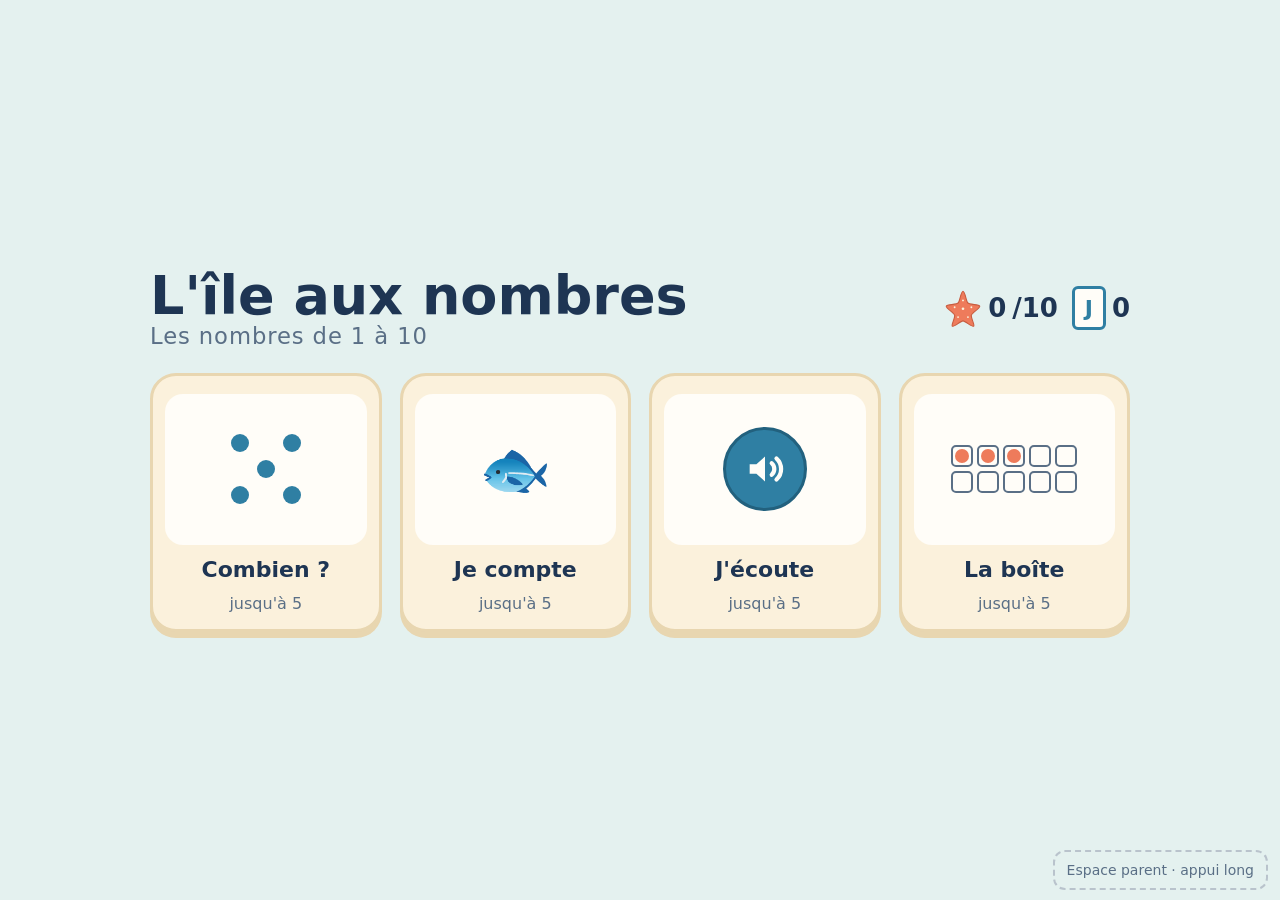
==== index.html @ 5e15a6c3 "Ajoute L'île aux nombres : quatre jeux parlés sur les nombres de 1 à 10 Pensé pour la tablette en pa" ====
<!doctype html>
<html lang="fr">
<head>
<meta charset="utf-8">
<meta http-equiv="refresh" content="0; url=nombres/">
<title>Révisions de Solal</title>
</head>
<body><p><a href="nombres/">L'île aux nombres</a></p></body>
</html>
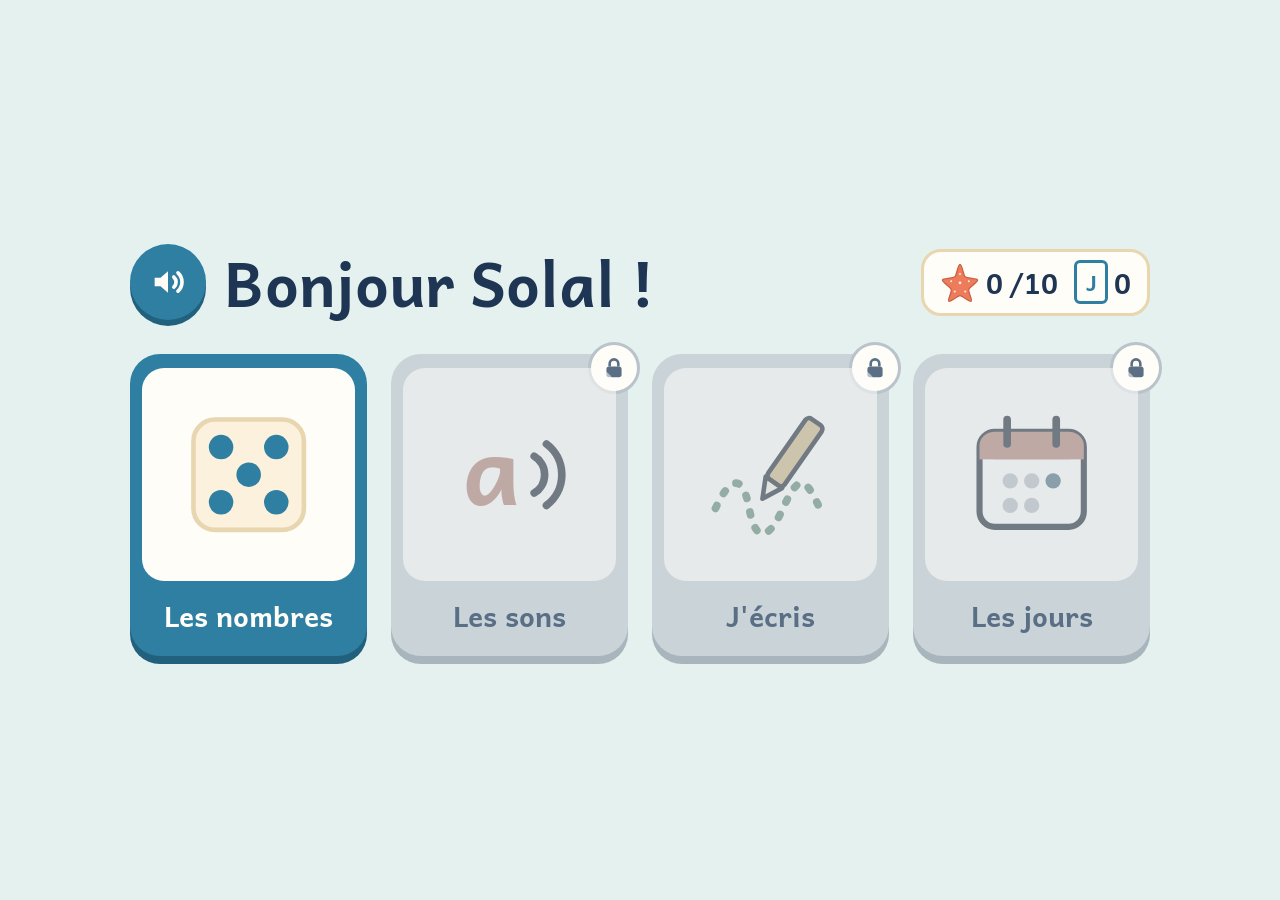
==== commit 5b0ddedf: "Ajoute la page d'accueil qui regroupe les jeux de Solal Tuiles colorées avec dessin, nom du jeu dit " ====
--- a/index.html
+++ b/index.html
@@ -2,8 +2,310 @@
 <html lang="fr">
 <head>
 <meta charset="utf-8">
-<meta http-equiv="refresh" content="0; url=nombres/">
-<title>Révisions de Solal</title>
+<meta name="viewport" content="width=device-width, initial-scale=1, maximum-scale=1, user-scalable=no, viewport-fit=cover">
+<meta name="apple-mobile-web-app-capable" content="yes">
+<meta name="mobile-web-app-capable" content="yes">
+<meta name="apple-mobile-web-app-title" content="Solal">
+<title>Les jeux de Solal</title>
+<link rel="preconnect" href="https://fonts.googleapis.com">
+<link rel="preconnect" href="https://fonts.gstatic.com" crossorigin>
+<link rel="stylesheet" href="https://fonts.googleapis.com/css2?family=Andika:wght@400;700&display=swap">
+<style>
+  :root {
+    --lagon: #E4F1EF;
+    --lagon-fonce: #CFE5E1;
+    --sable: #FBF1DC;
+    --sable-bord: #E8D6B0;
+    --encre: #1E3553;
+    --encre-douce: #5A6F86;
+    --mer: #2F7FA3;
+    --mer-fonce: #22617E;
+    --corail: #EE7B5B;
+    --corail-fonce: #C85D40;
+    --or: #F2B544;
+    --or-fonce: #C98E1E;
+    --algue: #3E9E68;
+    --algue-fonce: #2D7A4F;
+    --galet: #B9C3CC;
+    --blanc: #FFFDF8;
+    --police: "Andika", "Comic Sans MS", "Chalkboard SE", system-ui, sans-serif;
+    color-scheme: light;
+  }
+  * { box-sizing: border-box; }
+  html, body { height: 100%; }
+  body {
+    margin: 0;
+    background: var(--lagon);
+    color: var(--encre);
+    font-family: var(--police);
+    touch-action: manipulation;
+    -webkit-user-select: none;
+    user-select: none;
+    -webkit-tap-highlight-color: transparent;
+  }
+  button, a { font-family: inherit; color: inherit; touch-action: manipulation; }
+  button { border: 0; cursor: pointer; }
+  :focus-visible { outline: 4px solid var(--or); outline-offset: 3px; }
+
+  .page {
+    min-height: 100%;
+    display: flex;
+    flex-direction: column;
+    align-items: center;
+    justify-content: center;
+    gap: clamp(18px, 4vh, 34px);
+    padding-inline: max(16px, env(safe-area-inset-left, 0px));
+    padding-block: calc(16px + env(safe-area-inset-top, 0px)) calc(16px + env(safe-area-inset-bottom, 0px));
+  }
+
+  .haut {
+    width: min(100%, 1020px);
+    display: flex;
+    align-items: center;
+    justify-content: space-between;
+    gap: 16px;
+    flex-wrap: wrap;
+  }
+  .salut { display: flex; align-items: center; gap: 18px; }
+  .ecouter {
+    width: 76px; height: 76px;
+    border-radius: 50%;
+    background: var(--mer);
+    color: var(--blanc);
+    display: grid; place-items: center;
+    box-shadow: 0 6px 0 var(--mer-fonce);
+    flex: none;
+  }
+  .ecouter:active { transform: translateY(4px); box-shadow: 0 2px 0 var(--mer-fonce); }
+  .ecouter svg { width: 40px; height: 40px; }
+  h1 { margin: 0; font-size: clamp(38px, 7vh, 60px); line-height: 1.05; }
+
+  .tresor {
+    display: flex;
+    align-items: center;
+    gap: 16px;
+    background: var(--blanc);
+    border: 3px solid var(--sable-bord);
+    border-radius: 20px;
+    padding: 8px 16px;
+    font-size: 28px;
+    font-weight: 700;
+    font-variant-numeric: tabular-nums;
+  }
+  .tresor .bloc { display: flex; align-items: center; gap: 6px; }
+  .tresor svg { width: 40px; height: 40px; }
+  .joker {
+    display: inline-grid; place-items: center;
+    width: 34px; height: 44px;
+    border-radius: 6px;
+    background: var(--blanc);
+    border: 3px solid var(--mer);
+    color: var(--mer);
+    font-size: 22px;
+  }
+
+  .jeux {
+    width: min(100%, 1020px);
+    display: grid;
+    grid-template-columns: repeat(4, 1fr);
+    gap: clamp(14px, 2.4vw, 24px);
+  }
+  .jeu {
+    --c: var(--mer);
+    --c-fonce: var(--mer-fonce);
+    position: relative;
+    display: flex;
+    flex-direction: column;
+    align-items: center;
+    gap: 12px;
+    padding: 14px 12px 18px;
+    background: var(--c);
+    border-radius: 30px;
+    box-shadow: 0 8px 0 var(--c-fonce);
+    color: var(--blanc);
+    font-size: clamp(22px, 3.6vh, 28px);
+    font-weight: 700;
+    text-decoration: none;
+    transition: transform .12s ease, box-shadow .12s ease;
+  }
+  .jeu:active { transform: translateY(5px); box-shadow: 0 3px 0 var(--c-fonce); }
+  .jeu.sons { --c: var(--corail); --c-fonce: var(--corail-fonce); }
+  .jeu.ecrire { --c: var(--algue); --c-fonce: var(--algue-fonce); }
+  .jeu.jours { --c: var(--or); --c-fonce: var(--or-fonce); color: var(--encre); }
+  .jeu .dessin {
+    width: 100%;
+    max-width: 100%;
+    aspect-ratio: 1;
+    border-radius: 22px;
+    background: var(--blanc);
+    display: grid;
+    place-items: center;
+    color: var(--encre);
+  }
+  .jeu .dessin svg { width: 72%; height: 72%; }
+
+  .jeu.ferme { --c: #C9D3D8; --c-fonce: #A9B5BC; color: var(--encre-douce); }
+  .jeu.ferme .dessin { opacity: .55; filter: grayscale(.6); }
+  .cadenas {
+    position: absolute;
+    top: -12px; right: -12px;
+    width: 52px; height: 52px;
+    border-radius: 50%;
+    background: var(--blanc);
+    border: 3px solid var(--galet);
+    display: grid; place-items: center;
+    color: var(--encre-douce);
+  }
+  .cadenas svg { width: 26px; height: 26px; }
+
+  .rebond { animation: rebond .45s ease; }
+  .non { animation: non .4s ease; }
+  @keyframes rebond { 0%,100% { transform: scale(1); } 45% { transform: scale(1.06); } }
+  @keyframes non { 0%,100% { transform: translateX(0); } 25% { transform: translateX(-8px); } 75% { transform: translateX(8px); } }
+  @media (prefers-reduced-motion: reduce) { * { animation: none !important; transition: none !important; } }
+  @media (max-width: 760px) { .jeux { grid-template-columns: repeat(2, 1fr); } }
+</style>
 </head>
-<body><p><a href="nombres/">L'île aux nombres</a></p></body>
+<body>
+<svg width="0" height="0" style="position:absolute" aria-hidden="true">
+  <defs>
+    <symbol id="i-etoile" viewBox="0 0 100 100">
+      <path d="M50 6 C55 6 58 30 62 36 C66 42 92 40 94 45 C96 50 74 62 72 69 C70 76 82 95 78 98 C74 101 56 84 50 84 C44 84 26 101 22 98 C18 95 30 76 28 69 C26 62 4 50 6 45 C8 40 34 42 38 36 C42 30 45 6 50 6 Z" fill="#EE7B5B" stroke="#C85D40" stroke-width="3" stroke-linejoin="round"/>
+      <circle cx="50" cy="52" r="3.5" fill="#FBF1DC"/><circle cx="50" cy="30" r="2.5" fill="#FBF1DC"/><circle cx="72" cy="48" r="2.5" fill="#FBF1DC"/><circle cx="28" cy="48" r="2.5" fill="#FBF1DC"/><circle cx="63" cy="74" r="2.5" fill="#FBF1DC"/><circle cx="37" cy="74" r="2.5" fill="#FBF1DC"/>
+    </symbol>
+    <symbol id="i-son" viewBox="0 0 24 24"><path d="M4 9.5h3.5L12 5.5v13l-4.5-4H4z" fill="currentColor"/><path d="M15.5 9a4 4 0 0 1 0 6M18 6.5a7.5 7.5 0 0 1 0 11" fill="none" stroke="currentColor" stroke-width="2.2" stroke-linecap="round"/></symbol>
+    <symbol id="i-cadenas" viewBox="0 0 24 24"><rect x="5" y="10.5" width="14" height="10" rx="2.5" fill="currentColor"/><path d="M8 10.5V8a4 4 0 0 1 8 0v2.5" fill="none" stroke="currentColor" stroke-width="2.4"/></symbol>
+  </defs>
+</svg>
+
+<main class="page">
+  <div class="haut">
+    <div class="salut">
+      <button class="ecouter" id="btn-ecouter" aria-label="Écouter"><svg><use href="#i-son"/></svg></button>
+      <h1>Bonjour Solal !</h1>
+    </div>
+    <div class="tresor" aria-label="Mes étoiles et mes jokers">
+      <span class="bloc"><svg><use href="#i-etoile"/></svg><span id="etoiles">0</span>/10</span>
+      <span class="bloc"><span class="joker">J</span><span id="jokers">0</span></span>
+    </div>
+  </div>
+
+  <nav class="jeux">
+    <a class="jeu nombres" href="nombres/" data-nom="Les nombres">
+      <span class="dessin">
+        <svg viewBox="0 0 100 100" aria-hidden="true">
+          <rect x="14" y="14" width="72" height="72" rx="14" fill="#FBF1DC" stroke="#E8D6B0" stroke-width="3"/>
+          <circle cx="32" cy="32" r="8" fill="#2F7FA3"/><circle cx="68" cy="32" r="8" fill="#2F7FA3"/>
+          <circle cx="50" cy="50" r="8" fill="#2F7FA3"/>
+          <circle cx="32" cy="68" r="8" fill="#2F7FA3"/><circle cx="68" cy="68" r="8" fill="#2F7FA3"/>
+        </svg>
+      </span>
+      Les nombres
+    </a>
+
+    <a class="jeu sons ferme" href="#" data-nom="Les sons" data-ferme="1">
+      <span class="cadenas"><svg><use href="#i-cadenas"/></svg></span>
+      <span class="dessin">
+        <svg viewBox="0 0 100 100" aria-hidden="true">
+          <text x="38" y="70" font-family="Andika, Comic Sans MS, sans-serif" font-size="62" font-weight="700" fill="#EE7B5B" text-anchor="middle">a</text>
+          <path d="M66 38a14 14 0 0 1 0 24M74 30a25 25 0 0 1 0 40" fill="none" stroke="#1E3553" stroke-width="5" stroke-linecap="round"/>
+        </svg>
+      </span>
+      Les sons
+    </a>
+
+    <a class="jeu ecrire ferme" href="#" data-nom="J'écris" data-ferme="1">
+      <span class="cadenas"><svg><use href="#i-cadenas"/></svg></span>
+      <span class="dessin">
+        <svg viewBox="0 0 100 100" aria-hidden="true">
+          <path d="M14 72c10-22 18-22 22 0s12 22 22 0 14-22 24 0" fill="none" stroke="#3E9E68" stroke-width="5" stroke-linecap="round" stroke-dasharray="2 9"/>
+          <g transform="rotate(35 62 40)">
+            <rect x="56" y="10" width="13" height="48" rx="3" fill="#F2B544" stroke="#1E3553" stroke-width="3"/>
+            <path d="M56 58l6.5 13 6.5-13z" fill="#FBF1DC" stroke="#1E3553" stroke-width="3" stroke-linejoin="round"/>
+          </g>
+        </svg>
+      </span>
+      J'écris
+    </a>
+
+    <a class="jeu jours ferme" href="#" data-nom="Les jours" data-ferme="1">
+      <span class="cadenas"><svg><use href="#i-cadenas"/></svg></span>
+      <span class="dessin">
+        <svg viewBox="0 0 100 100" aria-hidden="true">
+          <rect x="16" y="22" width="68" height="62" rx="10" fill="#FFFDF8" stroke="#1E3553" stroke-width="4"/>
+          <rect x="16" y="22" width="68" height="18" rx="10" fill="#EE7B5B"/>
+          <rect x="16" y="32" width="68" height="8" fill="#EE7B5B"/>
+          <path d="M34 14v16M66 14v16" stroke="#1E3553" stroke-width="5" stroke-linecap="round"/>
+          <circle cx="36" cy="54" r="5" fill="#B9C3CC"/><circle cx="50" cy="54" r="5" fill="#B9C3CC"/><circle cx="64" cy="54" r="5" fill="#2F7FA3"/>
+          <circle cx="36" cy="70" r="5" fill="#B9C3CC"/><circle cx="50" cy="70" r="5" fill="#B9C3CC"/>
+        </svg>
+      </span>
+      Les jours
+    </a>
+  </nav>
+</main>
+
+<script>
+(() => {
+  // Étoiles et jokers : lus depuis le jeu des nombres (même tablette, même site).
+  try {
+    const n = JSON.parse(localStorage.getItem('solal-nombres-v1') || '{}');
+    document.getElementById('etoiles').textContent = n.etoiles || 0;
+    document.getElementById('jokers').textContent = n.jokers || 0;
+  } catch (e) {}
+
+  let voix = null;
+  function choisirVoix() {
+    const fr = speechSynthesis.getVoices().filter(v => (v.lang || '').toLowerCase().startsWith('fr'));
+    voix = fr.find(v => /fr[-_]fr/i.test(v.lang) && /amélie|amelie|thomas|audrey|marie|google/i.test(v.name))
+        || fr.find(v => /fr[-_]fr/i.test(v.lang)) || fr[0] || null;
+  }
+  const parle = 'speechSynthesis' in window;
+  if (parle) { choisirVoix(); speechSynthesis.onvoiceschanged = choisirVoix; }
+  function dire(texte) {
+    return new Promise(fin => {
+      if (!parle) { setTimeout(fin, 300); return; }
+      speechSynthesis.cancel();
+      const u = new SpeechSynthesisUtterance(texte);
+      u.lang = 'fr-FR';
+      if (voix) u.voice = voix;
+      u.rate = 0.85;
+      u.pitch = 1.05;
+      let fait = false;
+      const finir = () => { if (!fait) { fait = true; fin(); } };
+      u.onend = finir;
+      u.onerror = finir;
+      setTimeout(finir, 900 + texte.length * 110);
+      speechSynthesis.speak(u);
+    });
+  }
+
+  document.getElementById('btn-ecouter').addEventListener('click', () => {
+    dire('Bonjour Solal ! Choisis un jeu. Les jeux avec un cadenas arrivent bientôt.');
+  });
+
+  let enRoute = false;
+  document.querySelectorAll('.jeu').forEach(el => {
+    el.addEventListener('click', async e => {
+      e.preventDefault();
+      if (enRoute) return;
+      el.classList.remove('rebond', 'non');
+      void el.offsetWidth;
+      if (el.dataset.ferme) {
+        el.classList.add('non');
+        dire(`${el.dataset.nom}. Ce jeu arrive bientôt !`);
+        return;
+      }
+      enRoute = true;
+      el.classList.add('rebond');
+      await dire(el.dataset.nom);
+      location.href = el.getAttribute('href');
+    });
+  });
+
+  // Au retour arrière dans Safari, la page peut revenir de son cache : on débloque.
+  window.addEventListener('pageshow', () => { enRoute = false; });
+})();
+</script>
+</body>
 </html>
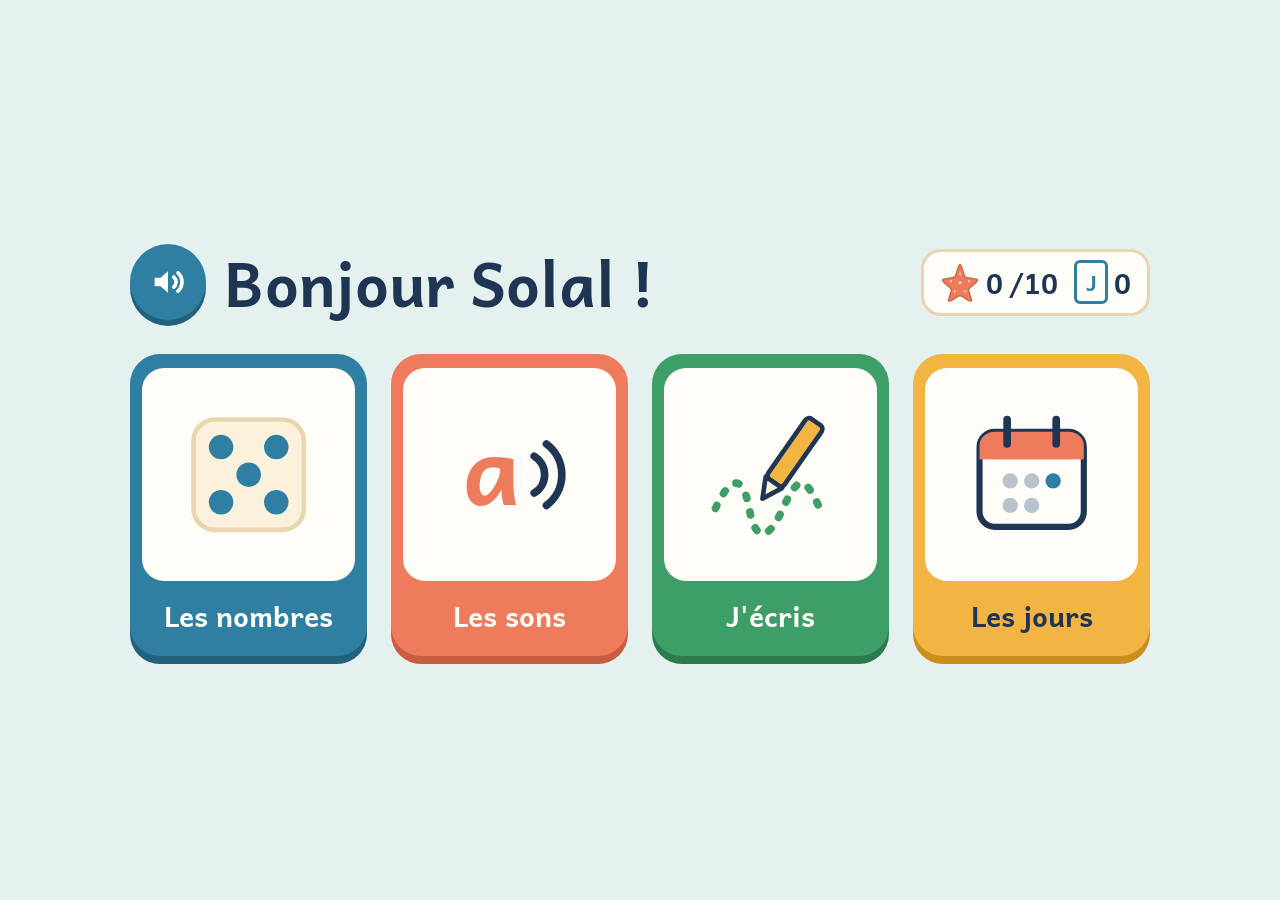
==== commit c34feddf: "Ajoute les jeux Les sons, J'écris et Les jours Les sons : compter les syllabes, entendre un son dans" ====
--- a/index.html
+++ b/index.html
@@ -203,8 +203,7 @@
       Les nombres
     </a>
 
-    <a class="jeu sons ferme" href="#" data-nom="Les sons" data-ferme="1">
-      <span class="cadenas"><svg><use href="#i-cadenas"/></svg></span>
+    <a class="jeu sons" href="sons/" data-nom="Les sons">
       <span class="dessin">
         <svg viewBox="0 0 100 100" aria-hidden="true">
           <text x="38" y="70" font-family="Andika, Comic Sans MS, sans-serif" font-size="62" font-weight="700" fill="#EE7B5B" text-anchor="middle">a</text>
@@ -214,8 +213,7 @@
       Les sons
     </a>
 
-    <a class="jeu ecrire ferme" href="#" data-nom="J'écris" data-ferme="1">
-      <span class="cadenas"><svg><use href="#i-cadenas"/></svg></span>
+    <a class="jeu ecrire" href="ecrire/" data-nom="J'écris">
       <span class="dessin">
         <svg viewBox="0 0 100 100" aria-hidden="true">
           <path d="M14 72c10-22 18-22 22 0s12 22 22 0 14-22 24 0" fill="none" stroke="#3E9E68" stroke-width="5" stroke-linecap="round" stroke-dasharray="2 9"/>
@@ -228,8 +226,7 @@
       J'écris
     </a>
 
-    <a class="jeu jours ferme" href="#" data-nom="Les jours" data-ferme="1">
-      <span class="cadenas"><svg><use href="#i-cadenas"/></svg></span>
+    <a class="jeu jours" href="jours/" data-nom="Les jours">
       <span class="dessin">
         <svg viewBox="0 0 100 100" aria-hidden="true">
           <rect x="16" y="22" width="68" height="62" rx="10" fill="#FFFDF8" stroke="#1E3553" stroke-width="4"/>
@@ -247,11 +244,11 @@
 
 <script>
 (() => {
-  // Étoiles et jokers : lus depuis le jeu des nombres (même tablette, même site).
+  // Étoiles et jokers communs à tous les jeux (même tablette, même site).
   try {
-    const n = JSON.parse(localStorage.getItem('solal-nombres-v1') || '{}');
-    document.getElementById('etoiles').textContent = n.etoiles || 0;
-    document.getElementById('jokers').textContent = n.jokers || 0;
+    const t = JSON.parse(localStorage.getItem('solal-tresor-v1') || localStorage.getItem('solal-nombres-v1') || '{}');
+    document.getElementById('etoiles').textContent = t.etoiles || 0;
+    document.getElementById('jokers').textContent = t.jokers || 0;
   } catch (e) {}
 
   let voix = null;
@@ -281,7 +278,7 @@
   }
 
   document.getElementById('btn-ecouter').addEventListener('click', () => {
-    dire('Bonjour Solal ! Choisis un jeu. Les jeux avec un cadenas arrivent bientôt.');
+    dire('Bonjour Solal ! Choisis un jeu.');
   });
 
   let enRoute = false;
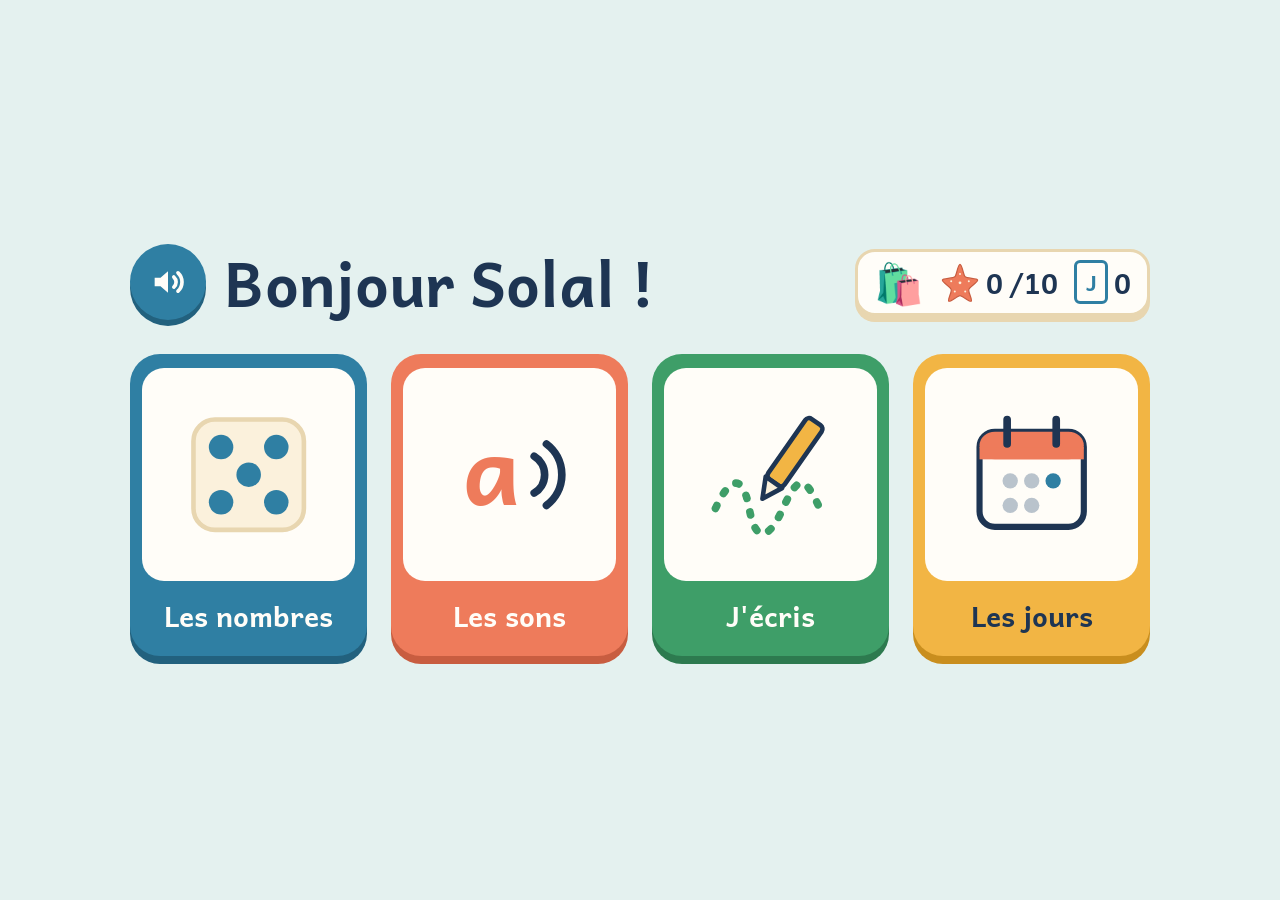
==== commit 036268c8: "Ajoute la boutique : échanger ses étoiles contre des lots Autocollants surprise à 2 étoiles pour rem" ====
--- a/index.html
+++ b/index.html
@@ -92,6 +92,9 @@
     font-weight: 700;
     font-variant-numeric: tabular-nums;
   }
+  a.tresor { text-decoration: none; color: var(--encre); box-shadow: 0 6px 0 var(--sable-bord); transition: transform .12s ease, box-shadow .12s ease; }
+  a.tresor:active { transform: translateY(4px); box-shadow: 0 2px 0 var(--sable-bord); }
+  .tresor .sac { font-size: 40px; line-height: 1; }
   .tresor .bloc { display: flex; align-items: center; gap: 6px; }
   .tresor svg { width: 40px; height: 40px; }
   .joker {
@@ -184,10 +187,11 @@
       <button class="ecouter" id="btn-ecouter" aria-label="Écouter"><svg><use href="#i-son"/></svg></button>
       <h1>Bonjour Solal !</h1>
     </div>
-    <div class="tresor" aria-label="Mes étoiles et mes jokers">
+    <a class="tresor" id="lien-boutique" href="boutique/" aria-label="La boutique : mes étoiles et mes jokers">
+      <span class="sac" aria-hidden="true">🛍️</span>
       <span class="bloc"><svg><use href="#i-etoile"/></svg><span id="etoiles">0</span>/10</span>
       <span class="bloc"><span class="joker">J</span><span id="jokers">0</span></span>
-    </div>
+    </a>
   </div>
 
   <nav class="jeux">
@@ -300,6 +304,14 @@
     });
   });
 
+  document.getElementById('lien-boutique').addEventListener('click', async e => {
+    e.preventDefault();
+    if (enRoute) return;
+    enRoute = true;
+    await dire('La boutique');
+    location.href = 'boutique/';
+  });
+
   // Au retour arrière dans Safari, la page peut revenir de son cache : on débloque.
   window.addEventListener('pageshow', () => { enRoute = false; });
 })();
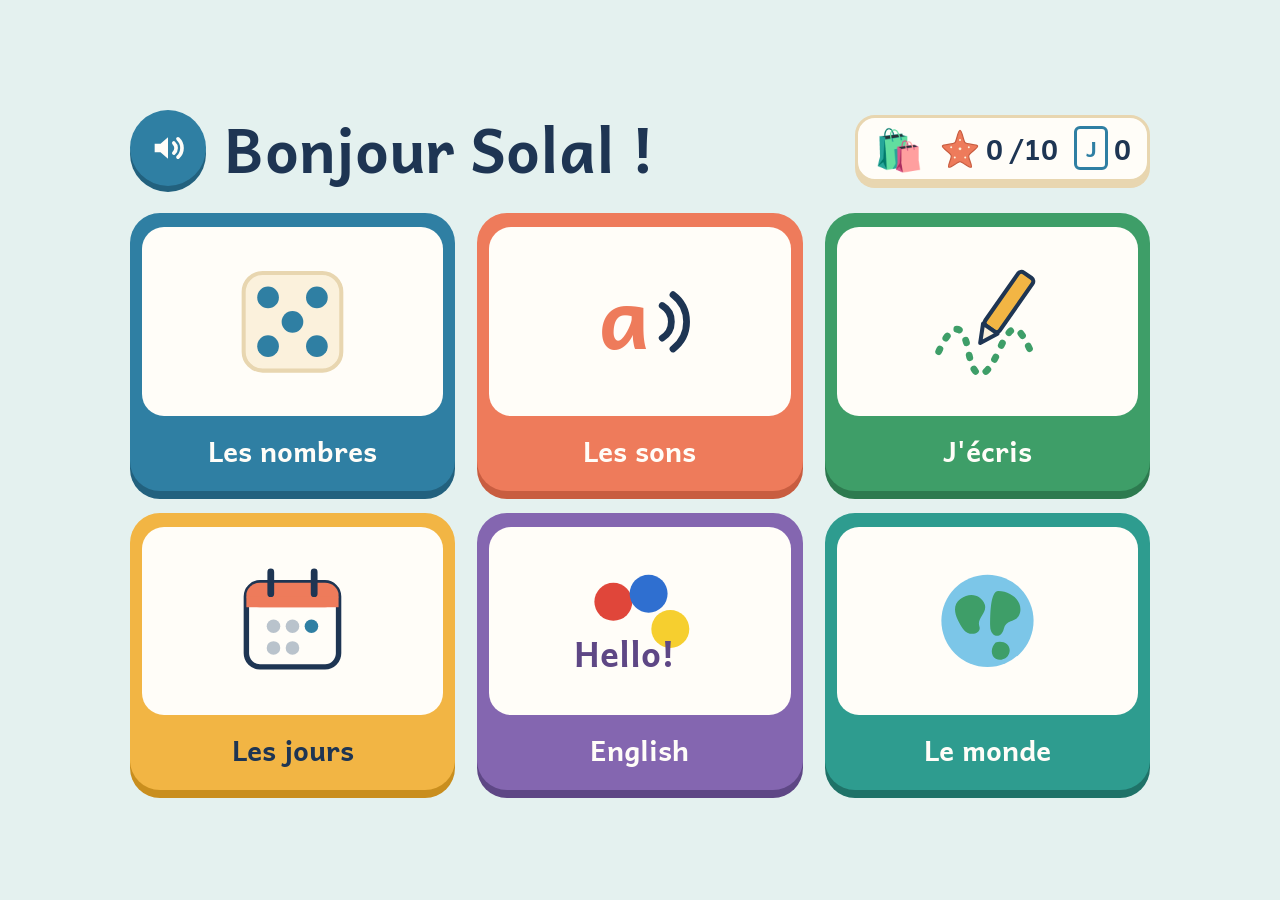
==== commit 4a133a68: "Corse les jeux et ajoute English et Le monde Progression : un palier de plus après 3 réussites du pr" ====
--- a/index.html
+++ b/index.html
@@ -53,7 +53,7 @@
     flex-direction: column;
     align-items: center;
     justify-content: center;
-    gap: clamp(18px, 4vh, 34px);
+    gap: clamp(14px, 3vh, 28px);
     padding-inline: max(16px, env(safe-area-inset-left, 0px));
     padding-block: calc(16px + env(safe-area-inset-top, 0px)) calc(16px + env(safe-area-inset-bottom, 0px));
   }
@@ -110,8 +110,8 @@
   .jeux {
     width: min(100%, 1020px);
     display: grid;
-    grid-template-columns: repeat(4, 1fr);
-    gap: clamp(14px, 2.4vw, 24px);
+    grid-template-columns: repeat(3, 1fr);
+    gap: clamp(12px, 2vw, 22px);
   }
   .jeu {
     --c: var(--mer);
@@ -135,10 +135,12 @@
   .jeu.sons { --c: var(--corail); --c-fonce: var(--corail-fonce); }
   .jeu.ecrire { --c: var(--algue); --c-fonce: var(--algue-fonce); }
   .jeu.jours { --c: var(--or); --c-fonce: var(--or-fonce); color: var(--encre); }
+  .jeu.anglais { --c: #8466B0; --c-fonce: #5E4785; }
+  .jeu.monde { --c: #2E9C8F; --c-fonce: #1F7268; }
   .jeu .dessin {
     width: 100%;
     max-width: 100%;
-    aspect-ratio: 1;
+    aspect-ratio: 16 / 10;
     border-radius: 22px;
     background: var(--blanc);
     display: grid;
@@ -243,6 +245,25 @@
       </span>
       Les jours
     </a>
+    <a class="jeu anglais" href="anglais/" data-nom="English">
+      <span class="dessin">
+        <svg viewBox="0 0 100 100" aria-hidden="true">
+          <circle cx="30" cy="36" r="14" fill="#E0463A"/><circle cx="56" cy="30" r="14" fill="#2F6FD0"/><circle cx="72" cy="56" r="14" fill="#F6CF2F"/>
+          <text x="38" y="84" font-family="Andika, Comic Sans MS, sans-serif" font-size="26" font-weight="700" fill="#5E4785" text-anchor="middle">Hello!</text>
+        </svg>
+      </span>
+      English
+    </a>
+
+    <a class="jeu monde" href="monde/" data-nom="Le monde">
+      <span class="dessin">
+        <svg viewBox="0 0 100 100" aria-hidden="true">
+          <circle cx="50" cy="50" r="34" fill="#7CC6E8"/>
+          <path d="M30 34c8-6 16-2 18 4s-6 10-4 16-8 8-12 2-10-16-2-22zM58 28c10 0 18 8 16 16s-10 4-12 12-10 6-10-2 0-26 6-26zM56 66c6-2 12 2 10 8s-10 6-12 2 0-8 2-10z" fill="#3E9E68"/>
+        </svg>
+      </span>
+      Le monde
+    </a>
   </nav>
 </main>
 
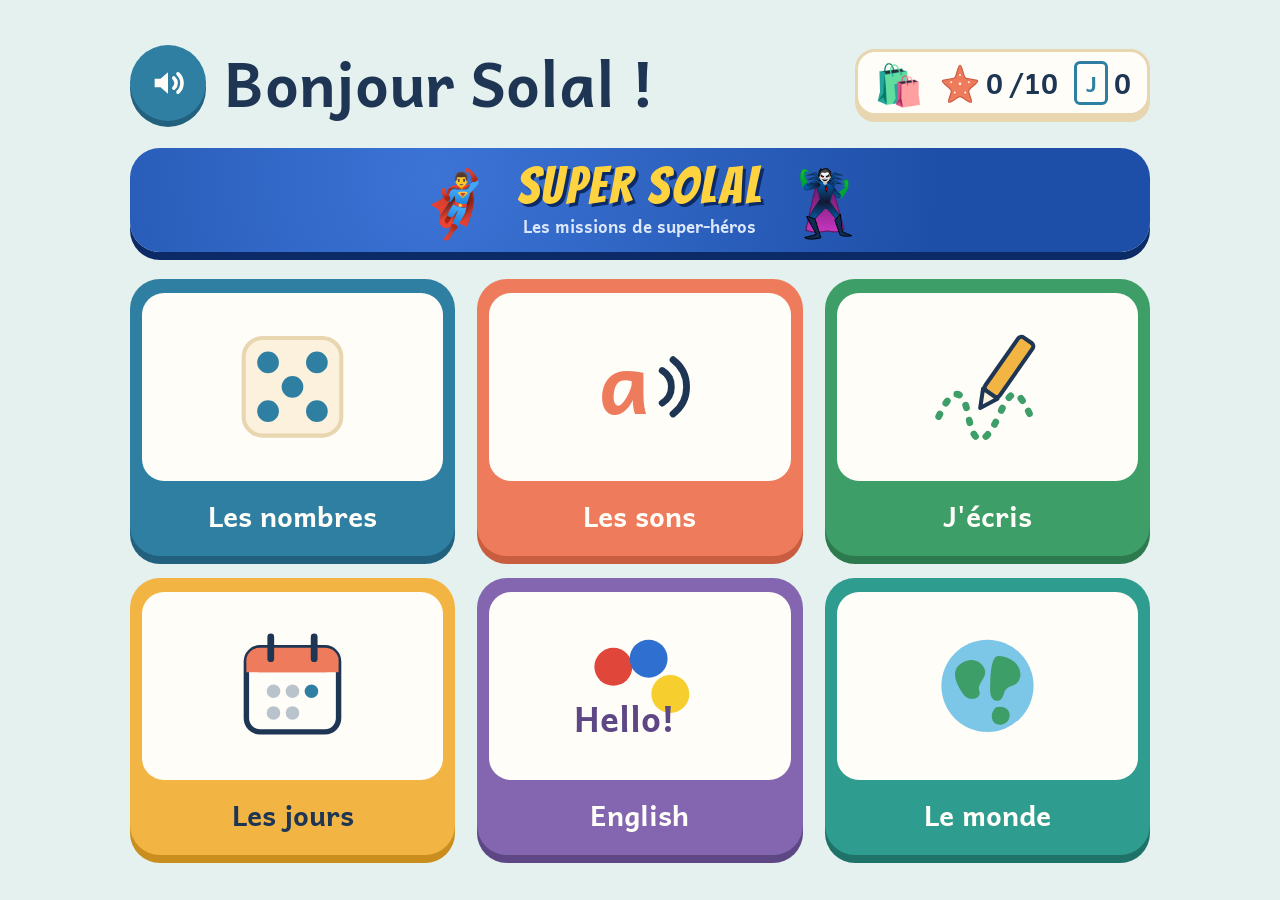
==== commit 77d9a5c4: "Ajoute Super Solal et réduit les gains d'étoiles Gains : les étoiles dorées restent à l'écran à chaq" ====
--- a/index.html
+++ b/index.html
@@ -9,7 +9,7 @@
 <title>Les jeux de Solal</title>
 <link rel="preconnect" href="https://fonts.googleapis.com">
 <link rel="preconnect" href="https://fonts.gstatic.com" crossorigin>
-<link rel="stylesheet" href="https://fonts.googleapis.com/css2?family=Andika:wght@400;700&display=swap">
+<link rel="stylesheet" href="https://fonts.googleapis.com/css2?family=Andika:wght@400;700&family=Bangers&display=swap">
 <style>
   :root {
     --lagon: #E4F1EF;
@@ -149,6 +149,17 @@
   }
   .jeu .dessin svg { width: 72%; height: 72%; }
 
+  .jeu.heros-banniere {
+    width: min(100%, 1020px);
+    flex-direction: row; justify-content: center; gap: 22px;
+    padding: 12px 20px;
+    --c: #1E4FA8; --c-fonce: #0B2A66;
+    background: radial-gradient(circle at 30% 30%, #3C74D6, #1E4FA8 70%);
+  }
+  .heros-emoji { font-size: clamp(44px, 8vh, 64px); line-height: 1; }
+  .heros-texte { display: flex; flex-direction: column; align-items: center; }
+  .heros-titre { font-family: "Bangers", "Impact", "Arial Black", sans-serif; font-weight: 400; letter-spacing: .05em; font-size: clamp(34px, 6.5vh, 52px); color: #FFD23F; text-shadow: 3px 3px 0 #0B2A66; line-height: 1; }
+  .heros-sous { font-size: 17px; color: #DCE7FA; font-weight: 700; }
   .jeu.ferme { --c: #C9D3D8; --c-fonce: #A9B5BC; color: var(--encre-douce); }
   .jeu.ferme .dessin { opacity: .55; filter: grayscale(.6); }
   .cadenas {
@@ -196,6 +207,12 @@
     </a>
   </div>
 
+  <a class="jeu heros-banniere" href="heros/" data-nom="Super Solal">
+    <span class="heros-emoji" aria-hidden="true">🦸‍♂️</span>
+    <span class="heros-texte"><span class="heros-titre">Super Solal</span><span class="heros-sous">Les missions de super-héros</span></span>
+    <span class="heros-emoji" aria-hidden="true">🦹</span>
+  </a>
+
   <nav class="jeux">
     <a class="jeu nombres" href="nombres/" data-nom="Les nombres">
       <span class="dessin">
